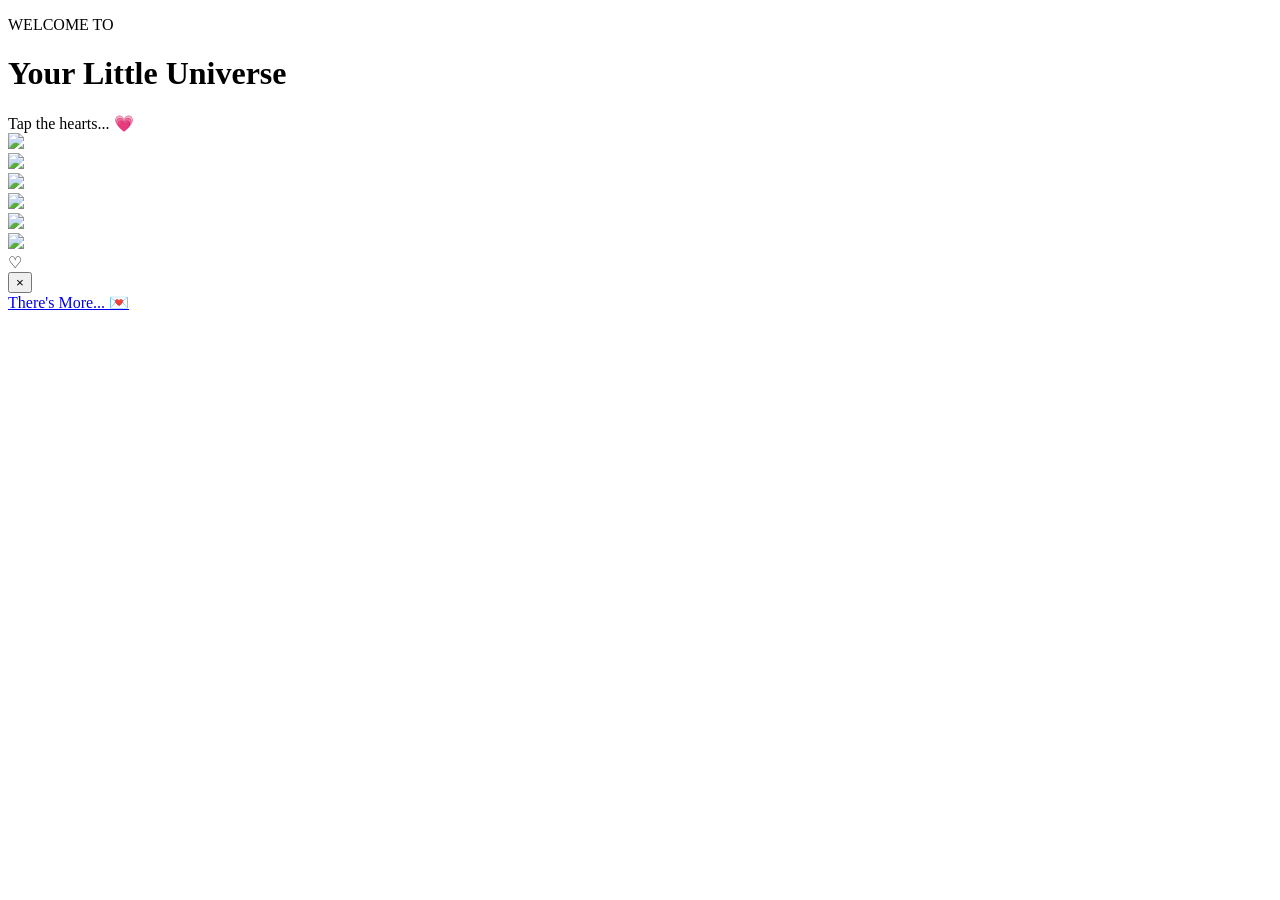
==== memories.html @ 818d0b96 "Add memories.html for interactive photo display" ====
<!DOCTYPE html>
<html lang="en">
<head>
<meta charset="UTF-8">
<meta name="viewport" content="width=device-width, initial-scale=1.0">
<title>Your Little Universe 🌌</title>
<link rel="stylesheet" href="style.css">
</head>

<body class="galaxy">

<div class="stars"></div>

<div class="galaxy-title">
    <p>WELCOME TO</p>
    <h1>Your Little Universe</h1>
    <span>Tap the hearts... 💗</span>
</div>

<div class="orbit orbit1">
    <div class="heart-photo photo-a" onclick="showMessage('photo1')">
        <img src="images/photo1.jpg">
    </div>

    <div class="heart-photo photo-b" onclick="showMessage('photo2')">
        <img src="images/photo2.jpg">
    </div>
</div>

<div class="orbit orbit2">
    <div class="heart-photo photo-c" onclick="showMessage('photo3')">
        <img src="images/photo3.jpg">
    </div>

    <div class="heart-photo photo-d" onclick="showMessage('photo4')">
        <img src="images/photo4.jpg">
    </div>
</div>

<div class="orbit orbit3">
    <div class="heart-photo photo-e" onclick="showMessage('photo5')">
        <img src="images/photo5.jpg">
    </div>

    <div class="heart-photo photo-f" onclick="showMessage('photo6')">
        <img src="images/photo6.jpg">
    </div>
</div>

<div class="center-heart">♡</div>

<div id="messageBox" class="message-box">
    <button onclick="closeMessage()">×</button>
    <div id="messageContent"></div>
</div>

<a href="letter.html" class="next-btn">
    There's More... 💌
</a>

<script>

const messages = {

photo1: "One of my favorite memories with you. 💗",

photo2: "This moment will always have a special place in my heart. 🥹",

photo3: "Look at you being adorable again. 🙄💗",

photo4: "A memory I could look at a thousand times.",

photo5: "You make ordinary moments feel special.",

photo6: "And this one? Definitely keeping it forever. ♡"

};

function showMessage(photo) {
    document.getElementById("messageContent").innerHTML =
        "<h2>💗</h2><p>" + messages[photo] + "</p>";

    document.getElementById("messageBox").classList.add("show");
}

function closeMessage() {
    document.getElementById("messageBox").classList.remove("show");
}

</script>

</body>
      </html>
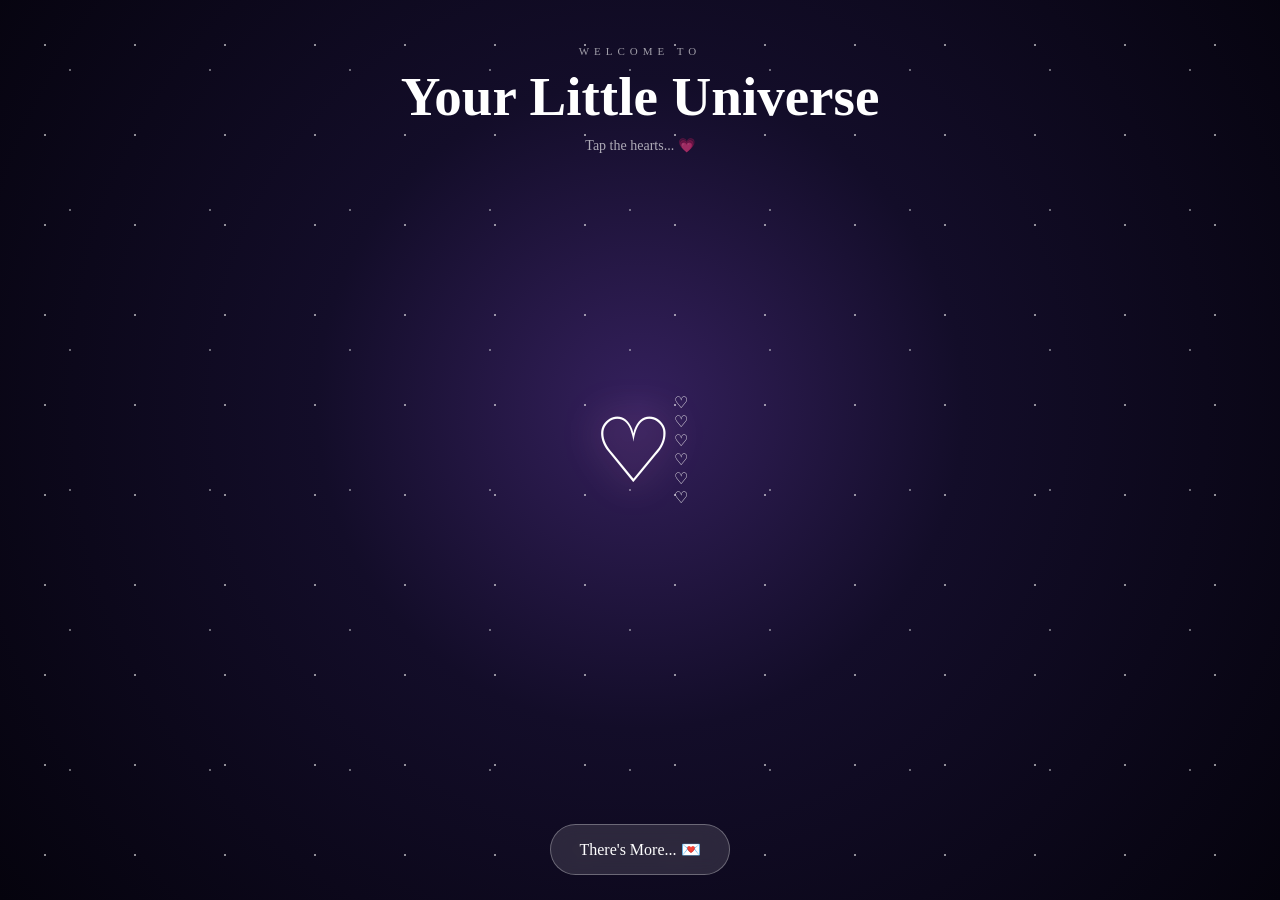
==== commit f567c897: "Update memories.html" ====
--- a/memories.html
+++ b/memories.html
@@ -17,35 +17,7 @@
     <span>Tap the hearts... 💗</span>
 </div>
 
-<div class="orbit orbit1">
-    <div class="heart-photo photo-a" onclick="showMessage('photo1')">
-        <img src="images/photo1.jpg">
-    </div>
 
-    <div class="heart-photo photo-b" onclick="showMessage('photo2')">
-        <img src="images/photo2.jpg">
-    </div>
-</div>
-
-<div class="orbit orbit2">
-    <div class="heart-photo photo-c" onclick="showMessage('photo3')">
-        <img src="images/photo3.jpg">
-    </div>
-
-    <div class="heart-photo photo-d" onclick="showMessage('photo4')">
-        <img src="images/photo4.jpg">
-    </div>
-</div>
-
-<div class="orbit orbit3">
-    <div class="heart-photo photo-e" onclick="showMessage('photo5')">
-        <img src="images/photo5.jpg">
-    </div>
-
-    <div class="heart-photo photo-f" onclick="showMessage('photo6')">
-        <img src="images/photo6.jpg">
-    </div>
-</div>
 
 <div class="center-heart">♡</div>
 
@@ -57,7 +29,21 @@
 <a href="letter.html" class="next-btn">
     There's More... 💌
 </a>
+<div class="heart-zone">
 
+  <div class="memory-heart" onclick="showMessage('photo1')">♡</div>
+
+  <div class="memory-heart" onclick="showMessage('photo2')">♡</div>
+
+  <div class="memory-heart" onclick="showMessage('photo3')">♡</div>
+
+  <div class="memory-heart" onclick="showMessage('photo4')">♡</div>
+
+  <div class="memory-heart" onclick="showMessage('photo5')">♡</div>
+
+  <div class="memory-heart" onclick="showMessage('photo6')">♡</div>
+
+</div>
 <script>
 
 const messages = {
--- a/style.css
+++ b/style.css
@@ -0,0 +1,537 @@
+* {
+    box-sizing: border-box;
+    margin: 0;
+    padding: 0;
+}
+
+body {
+    font-family: Georgia, serif;
+    overflow-x: hidden;
+    color: white;
+}
+
+/* =========================
+   GALAXY BACKGROUND
+========================= */
+
+.opening,
+.galaxy,
+.letter-page {
+    min-height: 100vh;
+    background:
+        radial-gradient(circle at 50% 45%, #34205c 0%, #130d29 40%, #05030d 100%);
+    position: relative;
+}
+
+.stars {
+    position: fixed;
+    inset: 0;
+    pointer-events: none;
+    background-image:
+        radial-gradient(circle, white 1px, transparent 1px),
+        radial-gradient(circle, rgba(255,255,255,.7) 1px, transparent 1px);
+    background-size: 90px 90px, 140px 140px;
+    animation: starsMove 15s linear infinite;
+    opacity: .55;
+}
+
+@keyframes starsMove {
+    from {
+        transform: translateY(0);
+    }
+    to {
+        transform: translateY(-90px);
+    }
+}
+
+/* =========================
+   OPENING PAGE
+========================= */
+
+.opening {
+    display: flex;
+    justify-content: center;
+    align-items: center;
+    text-align: center;
+    padding: 25px;
+}
+
+.opening-card {
+    width: min(90%, 520px);
+    padding: 45px 25px;
+    position: relative;
+    z-index: 2;
+}
+
+.tiny-heart {
+    font-size: 65px;
+    animation: heartbeat 1.5s infinite;
+    margin-bottom: 20px;
+}
+
+.small-text {
+    letter-spacing: 5px;
+    font-size: 12px;
+    opacity: .7;
+}
+
+.opening h1 {
+    font-size: clamp(38px, 10vw, 65px);
+    line-height: 1.05;
+    margin: 15px 0;
+}
+
+.opening-text {
+    font-size: 18px;
+    opacity: .8;
+}
+
+.gift {
+    font-size: 75px;
+    margin: 25px;
+    animation: float 3s ease-in-out infinite;
+}
+
+.hint {
+    font-size: 13px;
+    opacity: .55;
+    margin-bottom: 25px;
+}
+
+.open-btn,
+.next-btn {
+    display: inline-block;
+    padding: 15px 28px;
+    border-radius: 40px;
+    background: rgba(255,255,255,.12);
+    border: 1px solid rgba(255,255,255,.3);
+    color: white;
+    text-decoration: none;
+    backdrop-filter: blur(10px);
+    transition: .3s;
+}
+
+.open-btn:hover,
+.next-btn:hover {
+    transform: scale(1.07);
+    background: rgba(255,255,255,.2);
+}
+
+@keyframes heartbeat {
+    50% {
+        transform: scale(1.18);
+    }
+}
+
+@keyframes float {
+    50% {
+        transform: translateY(-15px);
+    }
+}
+
+/* =========================
+   GALAXY PAGE
+========================= */
+
+.galaxy {
+    min-height: 100vh;
+    display: flex;
+    justify-content: center;
+    align-items: center;
+    overflow: hidden;
+}
+
+.galaxy-title {
+    position: absolute;
+    top: 45px;
+    text-align: center;
+    z-index: 5;
+}
+
+.galaxy-title p {
+    font-size: 11px;
+    letter-spacing: 5px;
+    opacity: .6;
+}
+
+.galaxy-title h1 {
+    font-size: clamp(30px, 8vw, 55px);
+    margin: 8px 0;
+}
+
+.galaxy-title span {
+    font-size: 14px;
+    opacity: .65;
+}
+
+/* ORBITS */
+
+.orbit {
+    position: absolute;
+    border: 1px solid rgba(255,255,255,.12);
+    border-radius: 50%;
+    animation: orbitSpin linear infinite;
+}
+
+.orbit1 {
+    width: 330px;
+    height: 330px;
+    animation-duration: 18s;
+}
+
+.orbit2 {
+    width: 500px;
+    height: 500px;
+    animation-duration: 27s;
+}
+
+.orbit3 {
+    width: 670px;
+    height: 670px;
+    animation-duration: 36s;
+}
+
+@keyframes orbitSpin {
+    from {
+        transform: rotate(0deg);
+    }
+    to {
+        transform: rotate(360deg);
+    }
+}
+
+/* HEART PHOTOS */
+
+.heart-photo {
+    width: 105px;
+    height: 105px;
+    position: absolute;
+    overflow: hidden;
+    cursor: pointer;
+
+    transform: rotate(-45deg);
+
+    filter: drop-shadow(0 0 15px rgba(255,120,200,.45));
+
+    transition: .4s;
+}
+
+.heart-photo::before,
+.heart-photo::after {
+    content: "";
+    position: absolute;
+    width: 100%;
+    height: 100%;
+    border-radius: 50%;
+    background: inherit;
+}
+
+.heart-photo::before {
+    top: -50%;
+    left: 0;
+}
+
+.heart-photo::after {
+    left: 50%;
+    top: 0;
+}
+
+.heart-photo img {
+    width: 100%;
+    height: 100%;
+    object-fit: cover;
+    transform: rotate(45deg) scale(1.35);
+    position: relative;
+    z-index: 2;
+}
+
+.heart-photo:hover {
+    transform: rotate(-45deg) scale(1.25);
+    z-index: 20;
+}
+
+/* positions */
+
+.photo-a {
+    top: -50px;
+    left: 110px;
+}
+
+.photo-b {
+    bottom: -50px;
+    right: 110px;
+}
+
+.photo-c {
+    top: 40px;
+    left: -50px;
+}
+
+.photo-d {
+    bottom: 40px;
+    right: -50px;
+}
+
+.photo-e {
+    top: 270px;
+    left: 10px;
+}
+
+.photo-f {
+    top: 270px;
+    right: 10px;
+}
+
+.center-heart {
+    font-size: 90px;
+    animation: heartbeat 1.8s infinite;
+    text-shadow: 0 0 35px rgba(255,150,220,.8);
+    z-index: 4;
+}
+
+/* MESSAGE POPUP */
+
+.message-box {
+    position: fixed;
+    inset: 0;
+    background: rgba(0,0,0,.65);
+    backdrop-filter: blur(10px);
+    display: flex;
+    justify-content: center;
+    align-items: center;
+    padding: 25px;
+
+    opacity: 0;
+    pointer-events: none;
+    transition: .4s;
+
+    z-index: 100;
+}
+
+.message-box.show {
+    opacity: 1;
+    pointer-events: auto;
+}
+
+.message-box > div {
+    max-width: 400px;
+    padding: 40px 30px;
+    text-align: center;
+    border-radius: 25px;
+    background: rgba(255,255,255,.1);
+    border: 1px solid rgba(255,255,255,.25);
+    backdrop-filter: blur(20px);
+}
+
+.message-box h2 {
+    font-size: 45px;
+}
+
+.message-box p {
+    font-size: 20px;
+    line-height: 1.6;
+}
+
+.message-box button {
+    position: absolute;
+    top: 25px;
+    right: 25px;
+    border: 0;
+    background: none;
+    color: white;
+    font-size: 35px;
+}
+
+.next-btn {
+    position: fixed;
+    bottom: 25px;
+    z-index: 10;
+}
+
+/* =========================
+   LETTER PAGE
+========================= */
+
+.letter-page {
+    min-height: 100vh;
+    display: flex;
+    justify-content: center;
+    align-items: center;
+    padding: 30px 20px;
+}
+
+.letter-container {
+    width: min(92%, 650px);
+    text-align: center;
+    position: relative;
+    z-index: 3;
+}
+
+.envelope {
+    width: min(90%, 430px);
+    height: 280px;
+    margin: auto;
+    position: relative;
+    background: #f3d9e6;
+    border-radius: 8px;
+    cursor: pointer;
+    box-shadow: 0 20px 70px rgba(0,0,0,.5);
+    transition: 1s;
+}
+
+.envelope-top {
+    position: absolute;
+    top: 0;
+    left: 0;
+    width: 100%;
+    height: 150px;
+    background: #e9bfd2;
+    clip-path: polygon(0 0, 100% 0, 50% 100%);
+    transform-origin: top;
+    transition: 1s;
+    z-index: 3;
+}
+
+.envelope-heart {
+    position: absolute;
+    left: 50%;
+    top: 105px;
+    transform: translateX(-50%);
+    font-size: 60px;
+    z-index: 5;
+}
+
+.envelope p {
+    position: absolute;
+    bottom: 25px;
+    width: 100%;
+    color: #7d5265;
+    font-family: Arial, sans-serif;
+    font-size: 14px;
+}
+
+.envelope.opened .envelope-top {
+    transform: rotateX(180deg);
+}
+
+.envelope.opened {
+    opacity: 0;
+    transform: translateY(-50px);
+}
+
+/* LETTER */
+
+.letter {
+    position: absolute;
+    top: 0;
+    left: 0;
+    width: 100%;
+    background: #fffafc;
+    color: #543744;
+    padding: 45px 35px;
+    border-radius: 12px;
+    text-align: left;
+    box-shadow: 0 20px 70px rgba(0,0,0,.5);
+
+    opacity: 0;
+    transform: translateY(80px) scale(.9);
+    pointer-events: none;
+
+    transition: 1s;
+}
+
+.letter.visible {
+    opacity: 1;
+    transform: translateY(0) scale(1);
+    pointer-events: auto;
+}
+
+.letter-decoration {
+    text-align: center;
+    font-size: 40px;
+    margin-bottom: 15px;
+}
+
+.dear {
+    font-size: 20px;
+    margin-bottom: 20px;
+}
+
+.letter h1 {
+    font-size: clamp(28px, 7vw, 45px);
+    line-height: 1.1;
+    margin-bottom: 25px;
+}
+
+.letter p {
+    font-size: 17px;
+    line-height: 1.8;
+    margin-bottom: 20px;
+}
+
+.final-line {
+    font-style: italic;
+}
+
+.signature {
+    text-align: right;
+    margin-top: 35px;
+    font-size: 16px;
+}
+
+.signature span {
+    font-size: 20px;
+}
+
+/* MOBILE */
+
+@media(max-width:600px) {
+
+    .orbit1 {
+        width: 250px;
+        height: 250px;
+    }
+
+    .orbit2 {
+        width: 390px;
+        height: 390px;
+    }
+
+    .orbit3 {
+        width: 530px;
+        height: 530px;
+    }
+
+    .heart-photo {
+        width: 80px;
+        height: 80px;
+    }
+
+    .photo-a {
+        left: 80px;
+    }
+
+    .photo-b {
+        right: 80px;
+    }
+
+    .photo-e {
+        left: 5px;
+    }
+
+    .photo-f {
+        right: 5px;
+    }
+
+    .center-heart {
+        font-size: 65px;
+    }
+
+    .letter {
+        padding: 35px 22px;
+    }
+
+    .letter p {
+        font-size: 15px;
+    }
+}
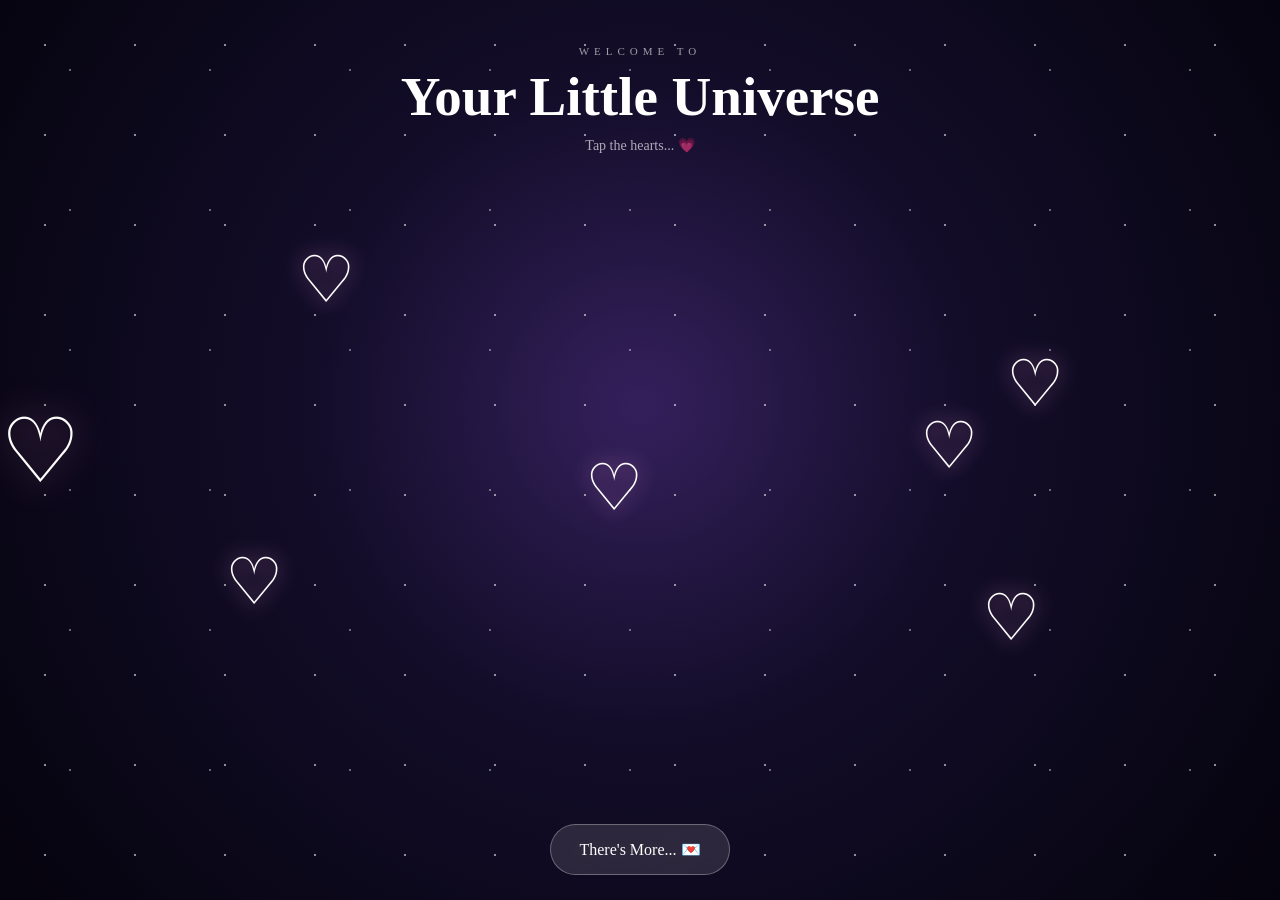
==== commit 96d7a891: "Update onclick handler for memory-heart div" ====
--- a/memories.html
+++ b/memories.html
@@ -31,7 +31,7 @@
 </a>
 <div class="heart-zone">
 
-  <div class="memory-heart" onclick="showMessage('photo1')">♡</div>
+  <div class="memory-heart" onclick="showMessage('image/pic1.jpg')">♡</div>
 
   <div class="memory-heart" onclick="showMessage('photo2')">♡</div>
 
--- a/style.css
+++ b/style.css
@@ -535,3 +535,67 @@
         font-size: 15px;
     }
 }
+.heart-zone {
+  position: relative;
+  width: 100%;
+  height: 520px;
+}
+
+.memory-heart {
+  position: absolute;
+  font-size: 65px;
+  color: white;
+  text-shadow: 0 0 20px #ff9de2;
+  cursor: pointer;
+  animation: floatingHeart 3s ease-in-out infinite;
+}
+
+.memory-heart:nth-child(1) {
+  top: 10%;
+  left: 18%;
+}
+
+.memory-heart:nth-child(2) {
+  top: 30%;
+  right: 18%;
+}
+
+.memory-heart:nth-child(3) {
+  top: 50%;
+  left: 42%;
+}
+
+.memory-heart:nth-child(4) {
+  top: 68%;
+  left: 12%;
+}
+
+.memory-heart:nth-child(5) {
+  top: 75%;
+  right: 20%;
+}
+
+.memory-heart:nth-child(6) {
+  top: 42%;
+  left: 70%;
+}
+
+@keyframes floatingHeart {
+  0%, 100% {
+    transform: translateY(0) scale(1);
+  }
+
+  50% {
+    transform: translateY(-15px) scale(1.12);
+  }
+    }
+.start-again {
+  display: inline-block;
+  margin-top: 25px;
+  padding: 14px 28px;
+  background: #e83e8c;
+  color: white;
+  text-decoration: none;
+  border-radius: 30px;
+  font-size: 17px;
+    }
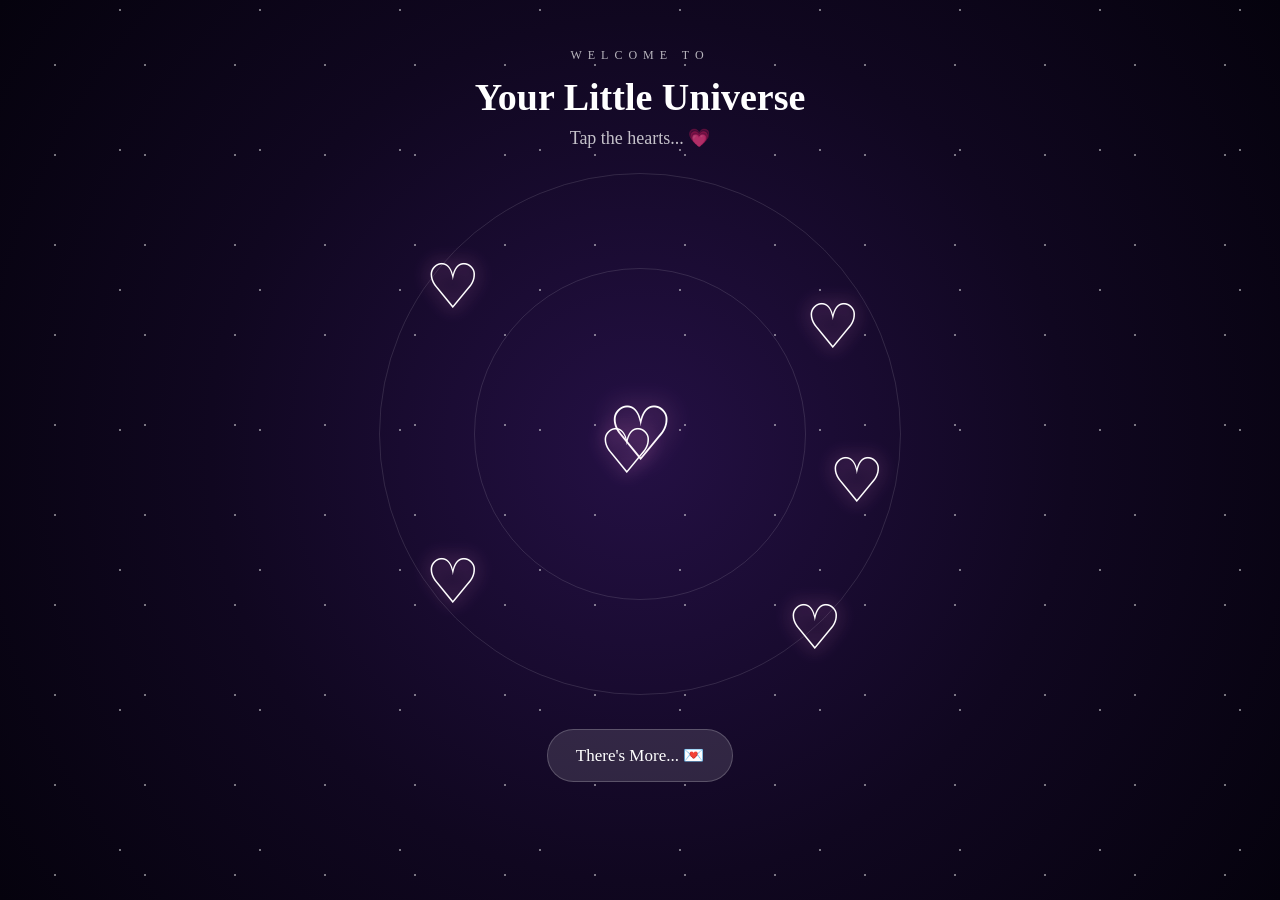
==== commit edfe627d: "Update memories.html" ====
--- a/memories.html
+++ b/memories.html
@@ -3,77 +3,322 @@
 <head>
 <meta charset="UTF-8">
 <meta name="viewport" content="width=device-width, initial-scale=1.0">
-<title>Your Little Universe 🌌</title>
-<link rel="stylesheet" href="style.css">
+<title>Your Little Universe 💗</title>
+
+<style>
+* {
+  box-sizing: border-box;
+}
+
+body {
+  margin: 0;
+  min-height: 100vh;
+  overflow-x: hidden;
+  font-family: Georgia, serif;
+  color: white;
+  text-align: center;
+  background:
+    radial-gradient(circle at center, #241044 0%, #100720 55%, #05020d 100%);
+}
+
+/* stars */
+body::before {
+  content: "";
+  position: fixed;
+  inset: 0;
+  pointer-events: none;
+  background-image:
+    radial-gradient(circle, white 1px, transparent 1px),
+    radial-gradient(circle, white 1px, transparent 1px);
+  background-size: 90px 90px, 140px 140px;
+  background-position: 10px 20px, 50px 80px;
+  opacity: 0.45;
+}
+
+.title {
+  position: relative;
+  z-index: 2;
+  padding-top: 45px;
+}
+
+.title small {
+  letter-spacing: 6px;
+  font-size: 12px;
+  opacity: 0.7;
+}
+
+.title h1 {
+  margin: 12px 0 8px;
+  font-size: 38px;
+}
+
+.title p {
+  margin: 0;
+  font-size: 18px;
+  opacity: 0.75;
+}
+
+/* galaxy */
+.universe {
+  position: relative;
+  width: 100%;
+  max-width: 600px;
+  height: 570px;
+  margin: auto;
+}
+
+/* orbit circles */
+.universe::before,
+.universe::after {
+  content: "";
+  position: absolute;
+  border: 1px solid rgba(255,255,255,0.12);
+  border-radius: 50%;
+  left: 50%;
+  top: 50%;
+  transform: translate(-50%, -50%);
+}
+
+.universe::before {
+  width: 330px;
+  height: 330px;
+}
+
+.universe::after {
+  width: 520px;
+  height: 520px;
+}
+
+/* hearts */
+.heart {
+  position: absolute;
+  z-index: 5;
+  width: 70px;
+  height: 70px;
+  display: flex;
+  align-items: center;
+  justify-content: center;
+  font-size: 62px;
+  color: white;
+  cursor: pointer;
+  text-shadow: 0 0 18px #ff8fd8;
+  animation: float 3s ease-in-out infinite;
+  -webkit-tap-highlight-color: transparent;
+}
+
+.heart:active {
+  transform: scale(0.8);
+}
+
+.heart1 {
+  top: 18%;
+  left: 13%;
+}
+
+.heart2 {
+  top: 25%;
+  right: 12%;
+  animation-delay: .5s;
+}
+
+.heart3 {
+  top: 47%;
+  left: 42%;
+  animation-delay: 1s;
+}
+
+.heart4 {
+  bottom: 18%;
+  left: 13%;
+  animation-delay: 1.5s;
+}
+
+.heart5 {
+  bottom: 10%;
+  right: 15%;
+  animation-delay: 2s;
+}
+
+.heart6 {
+  top: 52%;
+  right: 8%;
+  animation-delay: 2.5s;
+}
+
+@keyframes float {
+  0%, 100% {
+    transform: translateY(0);
+  }
+
+  50% {
+    transform: translateY(-14px);
+  }
+}
+
+/* center */
+.center-heart {
+  position: absolute;
+  z-index: 3;
+  top: 50%;
+  left: 50%;
+  transform: translate(-50%, -50%);
+  font-size: 75px;
+  color: white;
+  text-shadow: 0 0 25px #ff8fd8;
+}
+
+/* popup */
+.message-box {
+  display: none;
+  position: fixed;
+  z-index: 100;
+  inset: 0;
+  background: rgba(0,0,0,0.82);
+  align-items: center;
+  justify-content: center;
+  padding: 20px;
+}
+
+.message-box.show {
+  display: flex;
+}
+
+.message-card {
+  position: relative;
+  width: 100%;
+  max-width: 380px;
+  max-height: 85vh;
+  overflow-y: auto;
+  padding: 20px;
+  border-radius: 25px;
+  background: #fff8fc;
+  color: #4a2633;
+  box-shadow: 0 0 35px rgba(255,150,220,0.35);
+}
+
+.message-card img {
+  width: 100%;
+  max-height: 55vh;
+  object-fit: contain;
+  border-radius: 18px;
+  display: block;
+  margin: auto;
+}
+
+.message-card h2 {
+  margin-bottom: 8px;
+}
+
+.message-card p {
+  font-size: 17px;
+  line-height: 1.6;
+}
+
+.close {
+  position: absolute;
+  right: 12px;
+  top: 8px;
+  border: none;
+  background: none;
+  color: #4a2633;
+  font-size: 32px;
+  cursor: pointer;
+}
+
+/* next button */
+.next-btn {
+  position: relative;
+  z-index: 10;
+  display: inline-block;
+  margin: 10px 0 35px;
+  padding: 15px 28px;
+  border-radius: 30px;
+  background: rgba(255,255,255,0.12);
+  border: 1px solid rgba(255,255,255,0.2);
+  color: white;
+  text-decoration: none;
+  font-size: 17px;
+}
+</style>
 </head>
 
-<body class="galaxy">
-
-<div class="stars"></div>
-
-<div class="galaxy-title">
-    <p>WELCOME TO</p>
-    <h1>Your Little Universe</h1>
-    <span>Tap the hearts... 💗</span>
+<body>
+
+<div class="title">
+  <small>WELCOME TO</small>
+  <h1>Your Little Universe</h1>
+  <p>Tap the hearts... 💗</p>
 </div>
 
-
-
-<div class="center-heart">♡</div>
+<div class="universe">
+
+  <div class="heart heart1" onclick="showMessage('pic1')">♡</div>
+
+  <div class="heart heart2" onclick="showMessage('pic2')">♡</div>
+
+  <div class="heart heart3" onclick="showMessage('pic3')">♡</div>
+
+  <div class="heart heart4" onclick="showMessage('pic4')">♡</div>
+
+  <div class="heart heart5" onclick="showMessage('pic5')">♡</div>
+
+  <div class="heart heart6" onclick="showMessage('pic6')">♡</div>
+
+  <div class="center-heart">♡</div>
+
+</div>
 
 <div id="messageBox" class="message-box">
-    <button onclick="closeMessage()">×</button>
+
+  <div class="message-card">
+
+    <button class="close" onclick="closeMessage()">×</button>
+
     <div id="messageContent"></div>
+
+  </div>
+
 </div>
 
 <a href="letter.html" class="next-btn">
-    There's More... 💌
+  There's More... 💌
 </a>
-<div class="heart-zone">
-
-  <div class="memory-heart" onclick="showMessage('image/pic1.jpg')">♡</div>
-
-  <div class="memory-heart" onclick="showMessage('photo2')">♡</div>
-
-  <div class="memory-heart" onclick="showMessage('photo3')">♡</div>
-
-  <div class="memory-heart" onclick="showMessage('photo4')">♡</div>
-
-  <div class="memory-heart" onclick="showMessage('photo5')">♡</div>
-
-  <div class="memory-heart" onclick="showMessage('photo6')">♡</div>
-
-</div>
+
 <script>
 
 const messages = {
 
-photo1: "One of my favorite memories with you. 💗",
-
-photo2: "This moment will always have a special place in my heart. 🥹",
-
-photo3: "Look at you being adorable again. 🙄💗",
-
-photo4: "A memory I could look at a thousand times.",
-
-photo5: "You make ordinary moments feel special.",
-
-photo6: "And this one? Definitely keeping it forever. ♡"
+  pic1: "One of my favorite memories with you. 💗",
+
+  pic2: "This moment will always have a special place in my heart. 🥹💗",
+
+  pic3: "Look at you being adorable again. 🙄💗",
+
+  pic4: "A memory I could look at a thousand times. 💕",
+
+  pic5: "You make ordinary moments feel special. 💗",
+
+  pic6: "And this one? Definitely keeping it forever. ♡"
 
 };
 
 function showMessage(photo) {
-    document.getElementById("messageContent").innerHTML =
-        "<h2>💗</h2><p>" + messages[photo] + "</p>";
-
-    document.getElementById("messageBox").classList.add("show");
+
+  document.getElementById("messageContent").innerHTML =
+    "<img src='images/" + photo + ".jpg'>" +
+    "<h2>💗</h2>" +
+    "<p>" + messages[photo] + "</p>";
+
+  document.getElementById("messageBox").classList.add("show");
 }
 
 function closeMessage() {
-    document.getElementById("messageBox").classList.remove("show");
+
+  document.getElementById("messageBox").classList.remove("show");
+
 }
 
 </script>
 
 </body>
-      </html>
+    </html>
